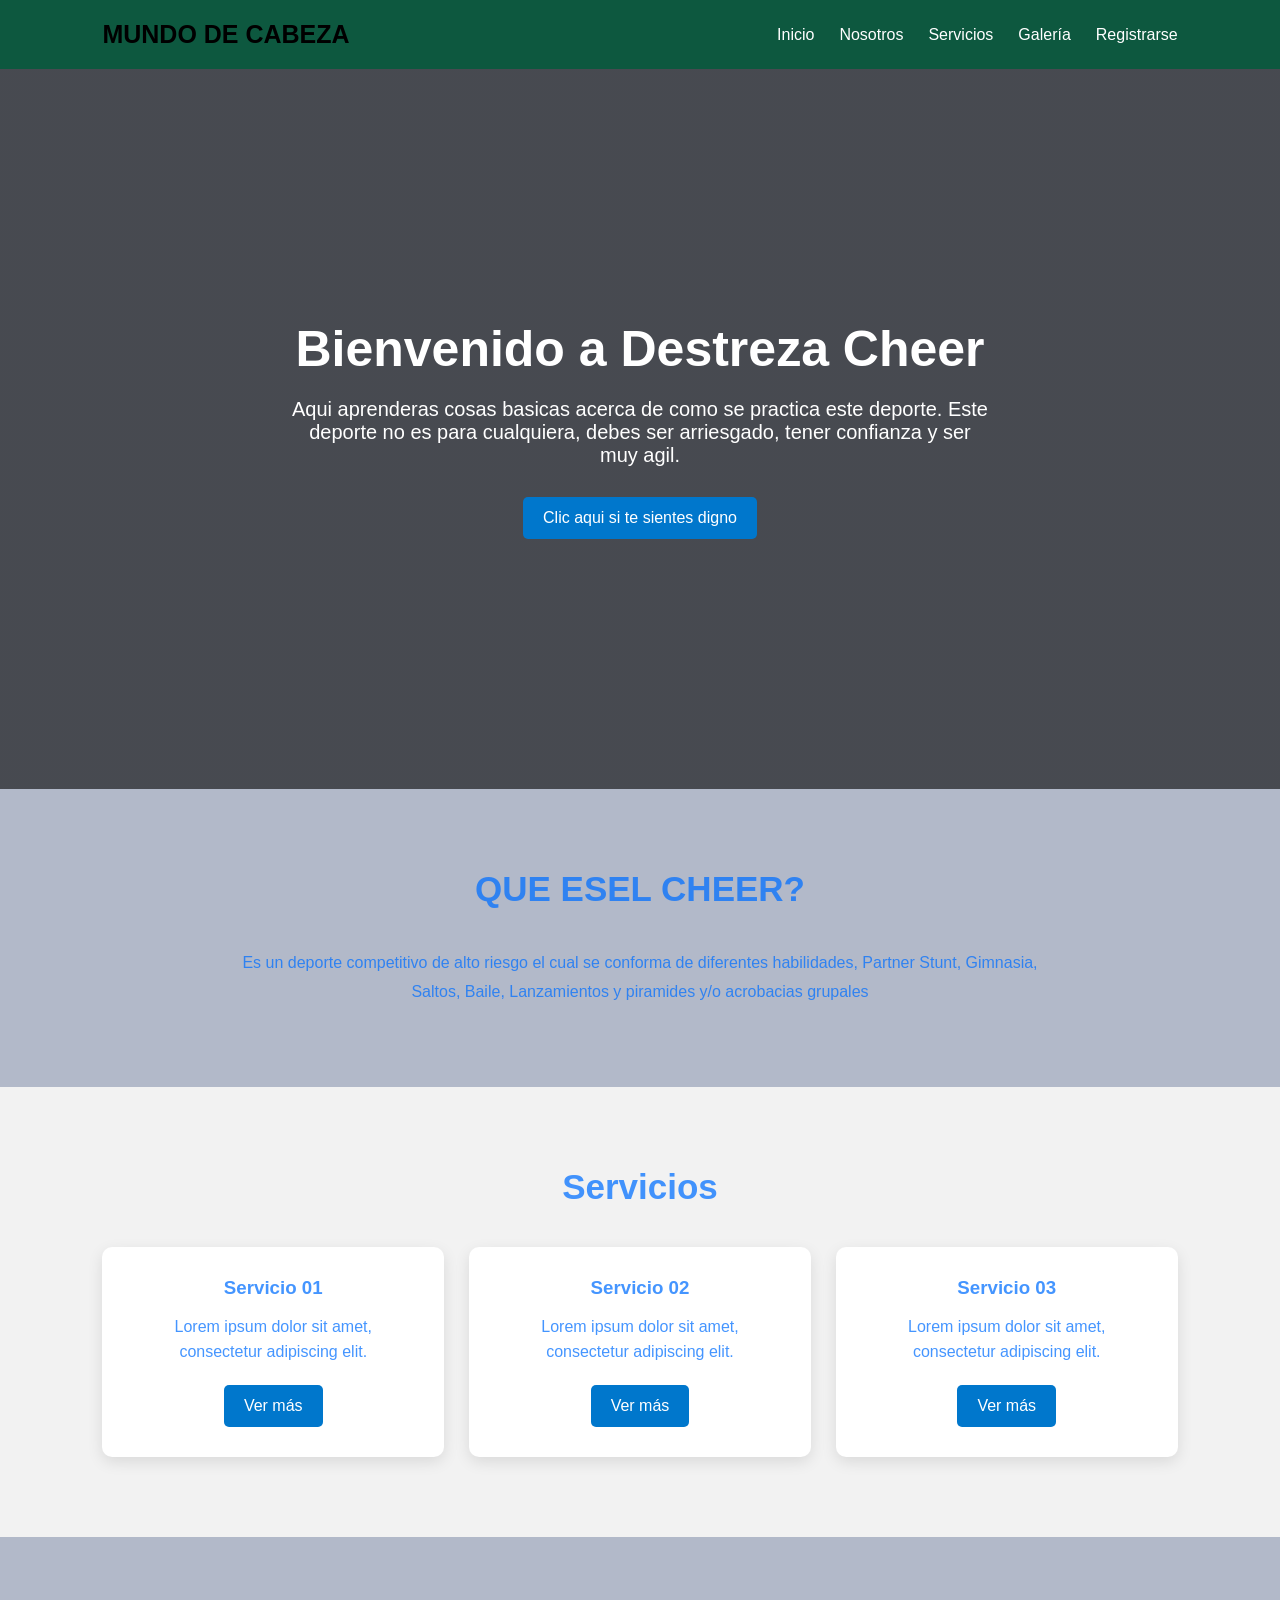
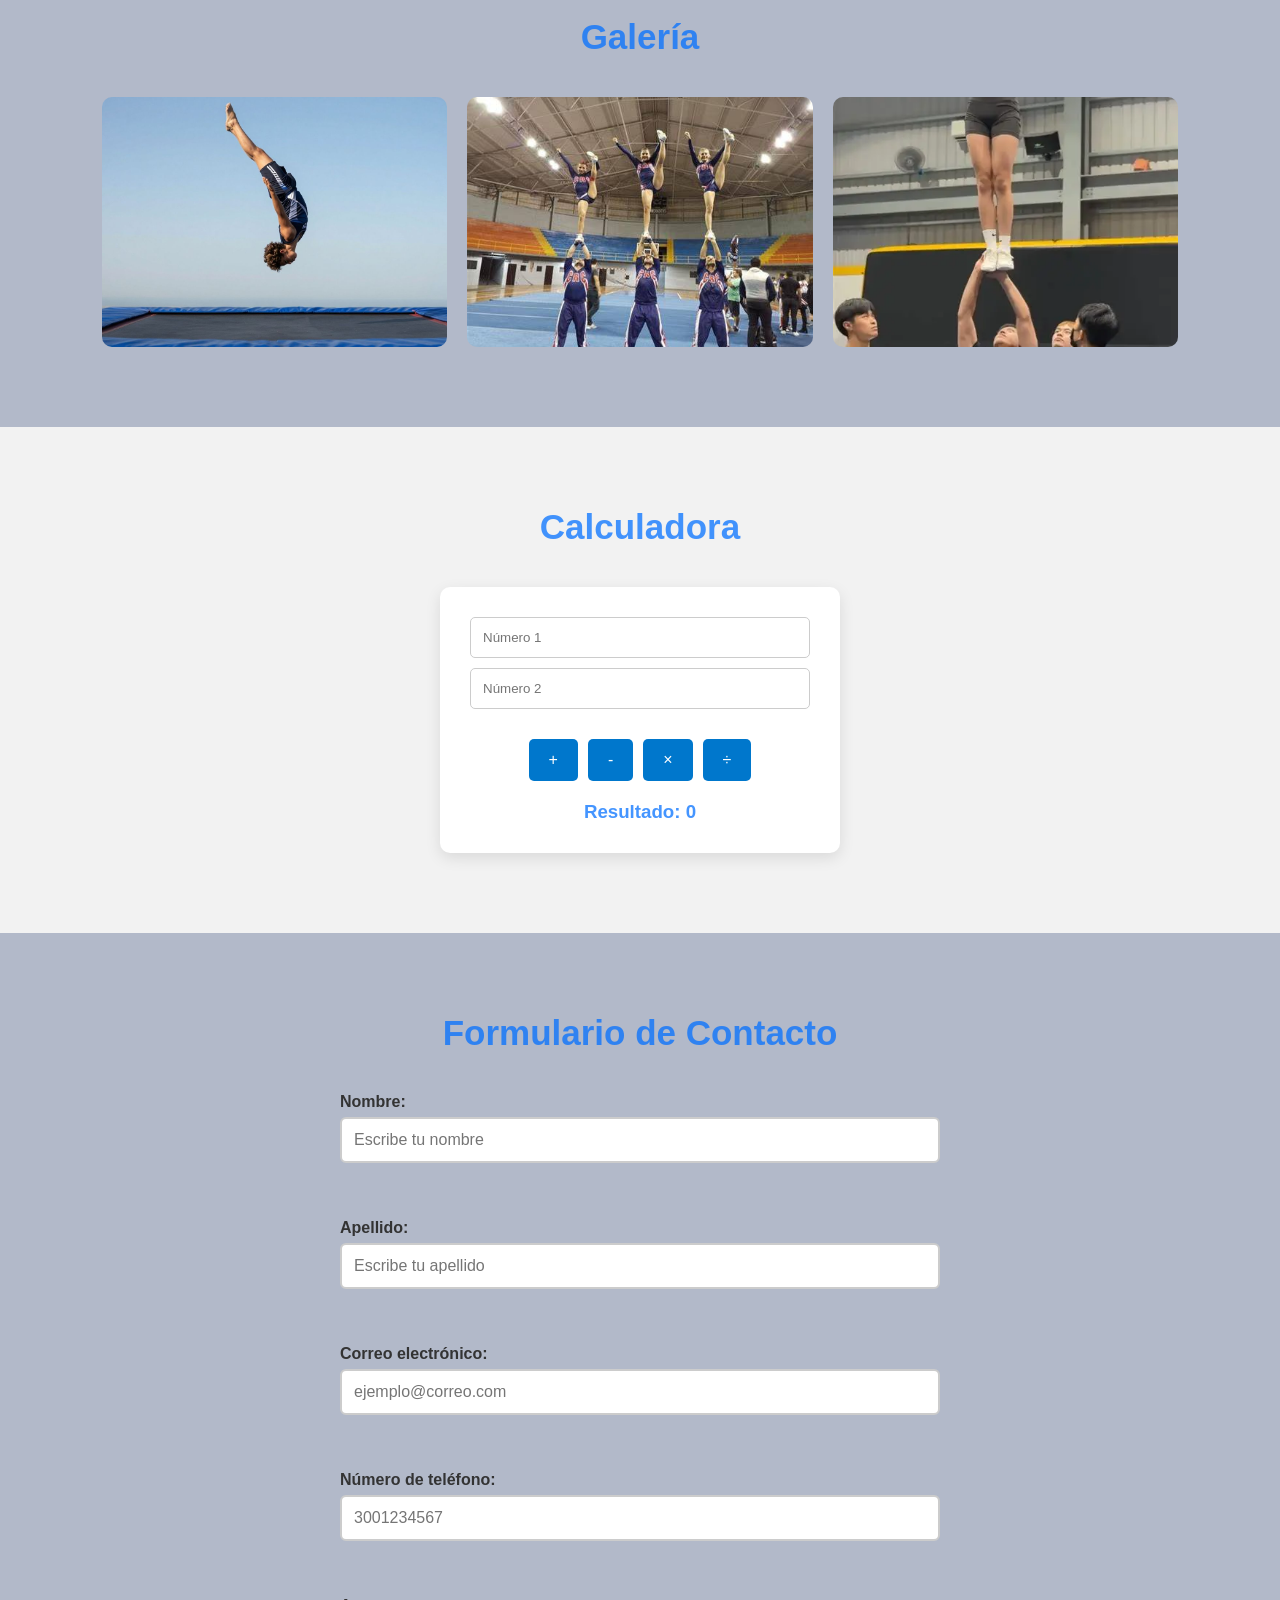
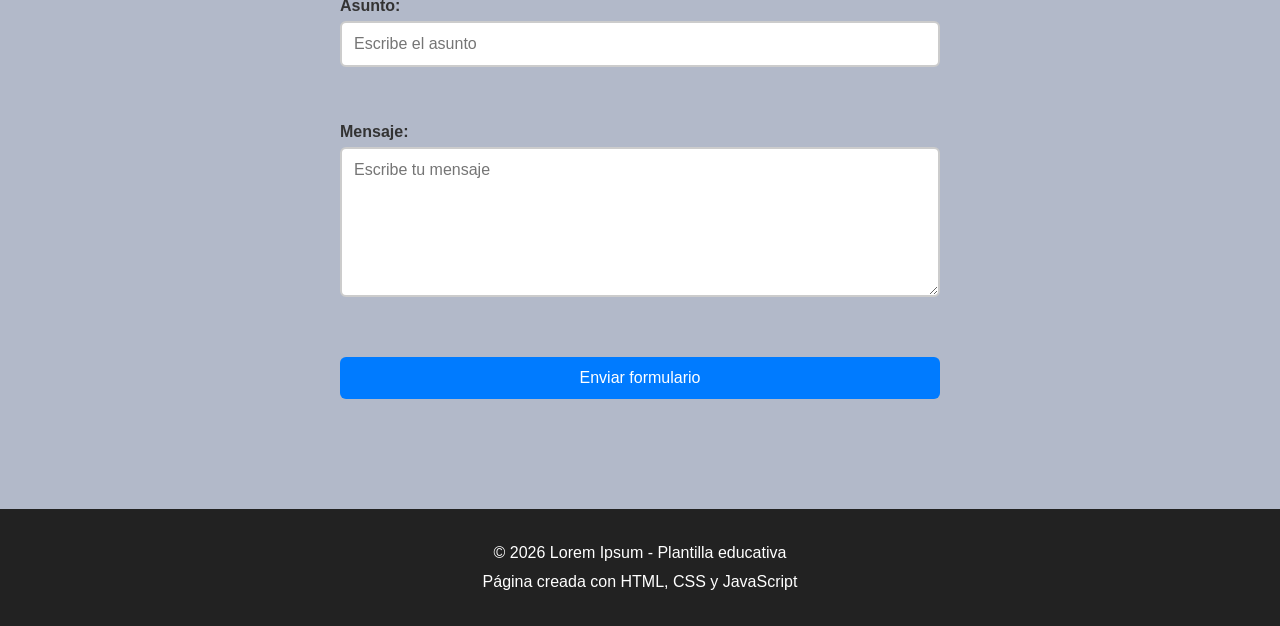
==== index.html @ 4ea21dd5 "Add files via upload" ====
<!DOCTYPE html>
<html lang="es">
<head>
    <meta charset="UTF-8">
    <meta name="viewport" content="width=device-width, initial-scale=1.0">

    <title>DESTREZA CHEER</title>

    <!-- Conexión con CSS -->
    <link rel="stylesheet" href="styles.css">
</head>

<body>

    <!-- =========================
         ENCABEZADO
    ========================== -->
    <header>

        <div class="logo">
            MUNDO DE CABEZA
        </div>

        <nav>
            <a href="#inicio">Inicio</a>
            <a href="#nosotros">Nosotros</a>
            <a href="#servicios">Servicios</a>
            <a href="#galeria">Galería</a>
           <a href="FORMULARIO.html">Registrarse</a>
        </nav>

    </header>


    <!-- =========================
         SECCIÓN PRINCIPAL
    ========================== -->
    <section id="inicio" class="hero">

        <div class="hero-text">

            <h1>Bienvenido a Destreza Cheer</h1>

            <p>
                Aqui aprenderas cosas basicas acerca de como se practica este deporte.

                Este deporte no es para cualquiera, debes ser arriesgado, tener confianza y ser muy agil.
            </p>

            <button onclick="mostrarMensaje()">
                Clic aqui si te sientes digno
            </button>

        </div>

    </section>


    <!-- =========================
         NOSOTROS
    ========================== -->
    <section id="nosotros" class="section">

        <h2>QUE ESEL CHEER?</h2>

        <p class="texto-centro">
            Es un deporte competitivo de alto riesgo el cual se conforma de diferentes habilidades, Partner Stunt, Gimnasia, Saltos, Baile, Lanzamientos y piramides y/o acrobacias grupales
        </p>

    </section>


    <!-- =========================
         SERVICIOS
    ========================== -->
    <section id="servicios" class="section fondo">

        <h2>Servicios</h2>

        <div class="cards">

            <div class="card">
                <h3>Servicio 01</h3>
                <p>
                    Lorem ipsum dolor sit amet, consectetur adipiscing elit.
                </p>

                <button onclick="mostrarServicio('Servicio 01')">
                    Ver más
                </button>
            </div>


            <div class="card">
                <h3>Servicio 02</h3>
                <p>
                    Lorem ipsum dolor sit amet, consectetur adipiscing elit.
                </p>

                <button onclick="mostrarServicio('Servicio 02')">
                    Ver más
                </button>
            </div>


            <div class="card">
                <h3>Servicio 03</h3>
                <p>
                    Lorem ipsum dolor sit amet, consectetur adipiscing elit.
                </p>

                <button onclick="mostrarServicio('Servicio 03')">
                    Ver más
                </button>
            </div>

        </div>

    </section>


    <!-- =========================
         GALERÍA
    ========================== -->
    <section id="galeria" class="section">

        <h2>Galería</h2>

        <div class="galeria">

            <img
                src="BACKFLIP.jpeg"
                alt="Imagen 1"
                onclick="ampliarImagen(this)"
            >

            <img
                src="LIBERTY.jfif"
                alt="Imagen 2"
                onclick="ampliarImagen(this)"
            >

            <img
                src="COPA.webp"
                alt="Imagen 3"
                onclick="ampliarImagen(this)"
            >

        </div>

    </section>


    <!-- =========================
         CALCULADORA
    ========================== -->
    <section class="section fondo">

        <h2>Calculadora</h2>

        <div class="calculadora">

            <input
                type="number"
                id="numero1"
                placeholder="Número 1"
            >

            <input
                type="number"
                id="numero2"
                placeholder="Número 2"
            >

            <div class="botones-calculadora">

                <button onclick="sumar()">
                    +
                </button>

                <button onclick="restar()">
                    -
                </button>

                <button onclick="multiplicar()">
                    ×
                </button>

                <button onclick="dividir()">
                    ÷
                </button>

            </div>

            <h3 id="resultado">
                Resultado: 0
            </h3>

        </div>

    </section>


    <!-- =========================
         CONTACTO
    ========================== -->
    <section id="contacto" class="section">

    <h2>Formulario de Contacto</h2>

    <form id="formularioContacto" novalidate>

        <!-- NOMBRE -->
        <div class="campo">
            <label for="nombre">Nombre:</label>

            <input
                type="text"
                id="nombre"
                name="nombre"
                minlength="3"
                maxlength="30"
                required
                placeholder="Escribe tu nombre"
            >

            <small class="mensaje-error" id="errorNombre"></small>
        </div>


        <!-- APELLIDO -->
        <div class="campo">
            <label for="apellido">Apellido:</label>

            <input
                type="text"
                id="apellido"
                name="apellido"
                minlength="3"
                maxlength="30"
                required
                placeholder="Escribe tu apellido"
            >

            <small class="mensaje-error" id="errorApellido"></small>
        </div>


        <!-- EMAIL -->
        <div class="campo">
            <label for="email">Correo electrónico:</label>

            <input
                type="email"
                id="email"
                name="email"
                maxlength="100"
                required
                placeholder="ejemplo@correo.com"
            >

            <small class="mensaje-error" id="errorEmail"></small>
        </div>


        <!-- TELEFONO -->
        <div class="campo">
            <label for="telefono">Número de teléfono:</label>

            <input
                type="tel"
                id="telefono"
                name="telefono"
                minlength="7"
                maxlength="10"
                required
                placeholder="3001234567"
            >

            <small class="mensaje-error" id="errorTelefono"></small>
        </div>


        <!-- ASUNTO -->
        <div class="campo">
            <label for="asunto">Asunto:</label>

            <input
                type="text"
                id="asunto"
                name="asunto"
                minlength="5"
                maxlength="80"
                required
                placeholder="Escribe el asunto"
            >

            <small class="mensaje-error" id="errorAsunto"></small>
        </div>


        <!-- MENSAJE -->
        <div class="campo">
            <label for="mensaje">Mensaje:</label>

            <textarea
                id="mensaje"
                name="mensaje"
                minlength="10"
                maxlength="500"
                required
                placeholder="Escribe tu mensaje"
            ></textarea>

            <small class="mensaje-error" id="errorMensaje"></small>
        </div>


        <!-- BOTON -->
        <button type="submit">
            Enviar formulario
        </button>

        <!-- MENSAJE FINAL -->
        <p id="mensajeExito"></p>

    </form>

</section>


    <!-- =========================
         PIE DE PÁGINA
    ========================== -->
    <footer>

        <p>
            © 2026 Lorem Ipsum - Plantilla educativa
        </p>

        <p>
            Página creada con HTML, CSS y JavaScript
        </p>

    </footer>


    <!-- Conexión con JavaScript -->
    <script src="script.js"></script>

</body>
</html>
---- styles.css ----
/* =========================
   CONFIGURACIÓN GENERAL
========================= */

* {
    margin: 0;
    padding: 0;
    box-sizing: border-box;
}

html {
    scroll-behavior: smooth;
}

body {
    font-family: Arial, sans-serif;
    background-color: #011a4e4d;
    color: #006effbb;
}


/* =========================
   ENCABEZADO
========================= */

header {
    background-color: #0d583f;
    color: rgb(0, 0, 0);

    display: flex;
    justify-content: space-between;
    align-items: center;

    padding: 20px 8%;

    position: sticky;
    top: 0;

    z-index: 1000;
}

.logo {
    font-size: 25px;
    font-weight: bold;
}

nav {
    display: flex;
    gap: 25px;
}

nav a {
    color: white;
    text-decoration: none;
}

nav a:hover {
    color: #00aaff;
}


/* =========================
   HERO
========================= */

.hero {
    min-height: 80vh;

    display: flex;
    justify-content: center;
    align-items: center;

    text-align: center;

    padding: 40px;

    background-image:
        linear-gradient(
            rgba(0, 0, 0, 0.6),
            rgba(0, 0, 0, 0.6)
        ),
        url("https://www.shutterstock.com/image-vector/cheer-black-colour-design-logo-260nw-2386539701.jpg");

    background-size: cover;
    background-position: center;

    color: white;
}

.hero-text {
    max-width: 700px;
}

.hero h1 {
    font-size: 50px;
    margin-bottom: 20px;
}

.hero p {
    font-size: 20px;
    margin-bottom: 30px;
}


/* =========================
   SECCIONES
========================= */

.section {
    padding: 80px 8%;
}

.section h2 {
    text-align: center;
    font-size: 35px;
    margin-bottom: 40px;
}

.fondo {
    background-color: #f2f2f2;
}

.texto-centro {
    max-width: 800px;
    margin: auto;
    text-align: center;
    line-height: 1.8;
}


/* =========================
   BOTONES
========================= */

button {
    background-color: #0077cc;
    color: white;

    border: none;

    padding: 12px 20px;

    border-radius: 5px;

    cursor: pointer;

    font-size: 16px;
}

button:hover {
    background-color: #005fa3;
}


/* =========================
   TARJETAS
========================= */

.cards {
    display: grid;

    grid-template-columns:
        repeat(3, 1fr);

    gap: 25px;
}

.card {
    background-color: white;

    padding: 30px;

    text-align: center;

    border-radius: 10px;

    box-shadow:
        0 5px 15px rgba(0, 0, 0, 0.1);
}

.card h3 {
    margin-bottom: 15px;
}

.card p {
    margin-bottom: 20px;
    line-height: 1.6;
}


/* =========================
   GALERÍA
========================= */

.galeria {
    display: grid;

    grid-template-columns:
        repeat(3, 1fr);

    gap: 20px;
}

.galeria img {
    width: 100%;

    height: 250px;

    object-fit: cover;

    border-radius: 10px;

    cursor: pointer;

    transition: transform 0.3s;
}

.galeria img:hover {
    transform: scale(1.03);
}


/* =========================
   CALCULADORA
========================= */

.calculadora {
    max-width: 400px;

    margin: auto;

    text-align: center;

    background-color: white;

    padding: 30px;

    border-radius: 10px;

    box-shadow:
        0 5px 15px rgba(0, 0, 0, 0.1);
}

.calculadora input {
    width: 100%;

    padding: 12px;

    margin-bottom: 10px;

    border: 1px solid #ccc;

    border-radius: 5px;
}

.botones-calculadora {
    display: flex;

    justify-content: center;

    gap: 10px;

    margin: 20px 0;
}


/* =========================
   FORMULARIO
========================= */

form {
    max-width: 600px;

    margin: auto;

    display: flex;

    flex-direction: column;

    gap: 15px;
}

form input,
form textarea {
    padding: 15px;

    border: 1px solid #ccc;

    border-radius: 5px;

    font-family: Arial;
}

form textarea {
    height: 150px;

    resize: vertical;
}


/* =========================
   PIE DE PÁGINA
========================= */

footer {
    background-color: #222222;

    color: white;

    text-align: center;

    padding: 30px;

    line-height: 1.8;
}


/* =========================
   RESPONSIVE
========================= */

@media (max-width: 768px) {

    header {
        flex-direction: column;

        gap: 20px;
    }

    nav {
        flex-wrap: wrap;

        justify-content: center;
    }

    .hero h1 {
        font-size: 35px;
    }

    .cards {
        grid-template-columns: 1fr;
    }

    .galeria {
        grid-template-columns: 1fr;
    }

}
/* ================================
   NUEVO FORMULARIO DE CONTACTO
================================ */

.formulario-seccion {
    max-width: 700px;
    margin: 40px auto;
    padding: 25px;
    border-radius: 10px;
}

.campo {
    margin-bottom: 18px;
}

.campo label {
    display: block;
    margin-bottom: 6px;
    font-weight: bold;
    color: #333;
}

.campo input,
.campo textarea {
    width: 100%;
    padding: 12px;
    border: 2px solid #ccc;
    border-radius: 6px;
    box-sizing: border-box;
    font-size: 16px;
}

.campo textarea {
    min-height: 130px;
    resize: vertical;
}

.campo input:focus,
.campo textarea:focus {
    outline: none;
    border-color: #007bff;
}

.campo input.error,
.campo textarea.error {
    border-color: #dc3545;
    background-color: #fff5f5;
}

.campo input.correcto,
.campo textarea.correcto {
    border-color: #198754;
    background-color: #f5fff8;
}

.mensaje-error {
    display: block;
    margin-top: 5px;
    color: #dc3545;
    font-size: 14px;
    min-height: 18px;
}

#contacto button[type="submit"] {
    width: 100%;
    padding: 12px;
    border: none;
    border-radius: 6px;
    background-color: #007bff;
    color: white;
    font-size: 16px;
    cursor: pointer;
}

#contacto button[type="submit"]:hover {
    background-color: #0056b3;
}

#mensajeExito {
    color: #198754;
    font-weight: bold;
    text-align: center;
    margin-top: 15px;
}
/* ================================
   FORMULARIO
================================ */

.formulario-seccion {
    max-width: 700px;
    margin: 40px auto;
    padding: 25px;
    border-radius: 10px;
}

.formulario-seccion h2 {
    text-align: center;
    margin-bottom: 25px;
}


/* CAMPOS */

.campo {
    margin-bottom: 18px;
}


/* ETIQUETAS */

.campo label {
    display: block;
    margin-bottom: 6px;
    font-weight: bold;
}


/* INPUTS Y TEXTAREA */

.campo input,
.campo textarea {
    width: 100%;
    padding: 12px;
    border: 2px solid #ccc;
    border-radius: 6px;
    box-sizing: border-box;
    font-size: 16px;
}


/* TEXTAREA */

.campo textarea {
    min-height: 130px;
    resize: vertical;
}


/* CUANDO EL USUARIO SELECCIONA EL CAMPO */

.campo input:focus,
.campo textarea:focus {
    outline: none;
    border-color: #007bff;
}


/* CAMPO CON ERROR */

.campo input.error,
.campo textarea.error {
    border-color: #dc3545;
    background-color: #fff5f5;
}


/* CAMPO CORRECTO */

.campo input.correcto,
.campo textarea.correcto {
    border-color: #198754;
    background-color: #f5fff8;
}


/* MENSAJE DE ERROR */

.mensaje-error {
    display: block;
    margin-top: 5px;
    color: #dc3545;
    font-size: 14px;
    min-height: 18px;
}


/* BOTON */

.formulario-seccion button {
    width: 100%;
    padding: 12px;
    border: none;
    border-radius: 6px;
    background-color: #007bff;
    color: white;
    font-size: 16px;
    cursor: pointer;
}


/* BOTON HOVER */

.formulario-seccion button:hover {
    background-color: #0056b3;
}


/* MENSAJE DE EXITO */

#mensajeExito {
    color: #198754;
    font-weight: bold;
    text-align: center;
    margin-top: 15px;
}
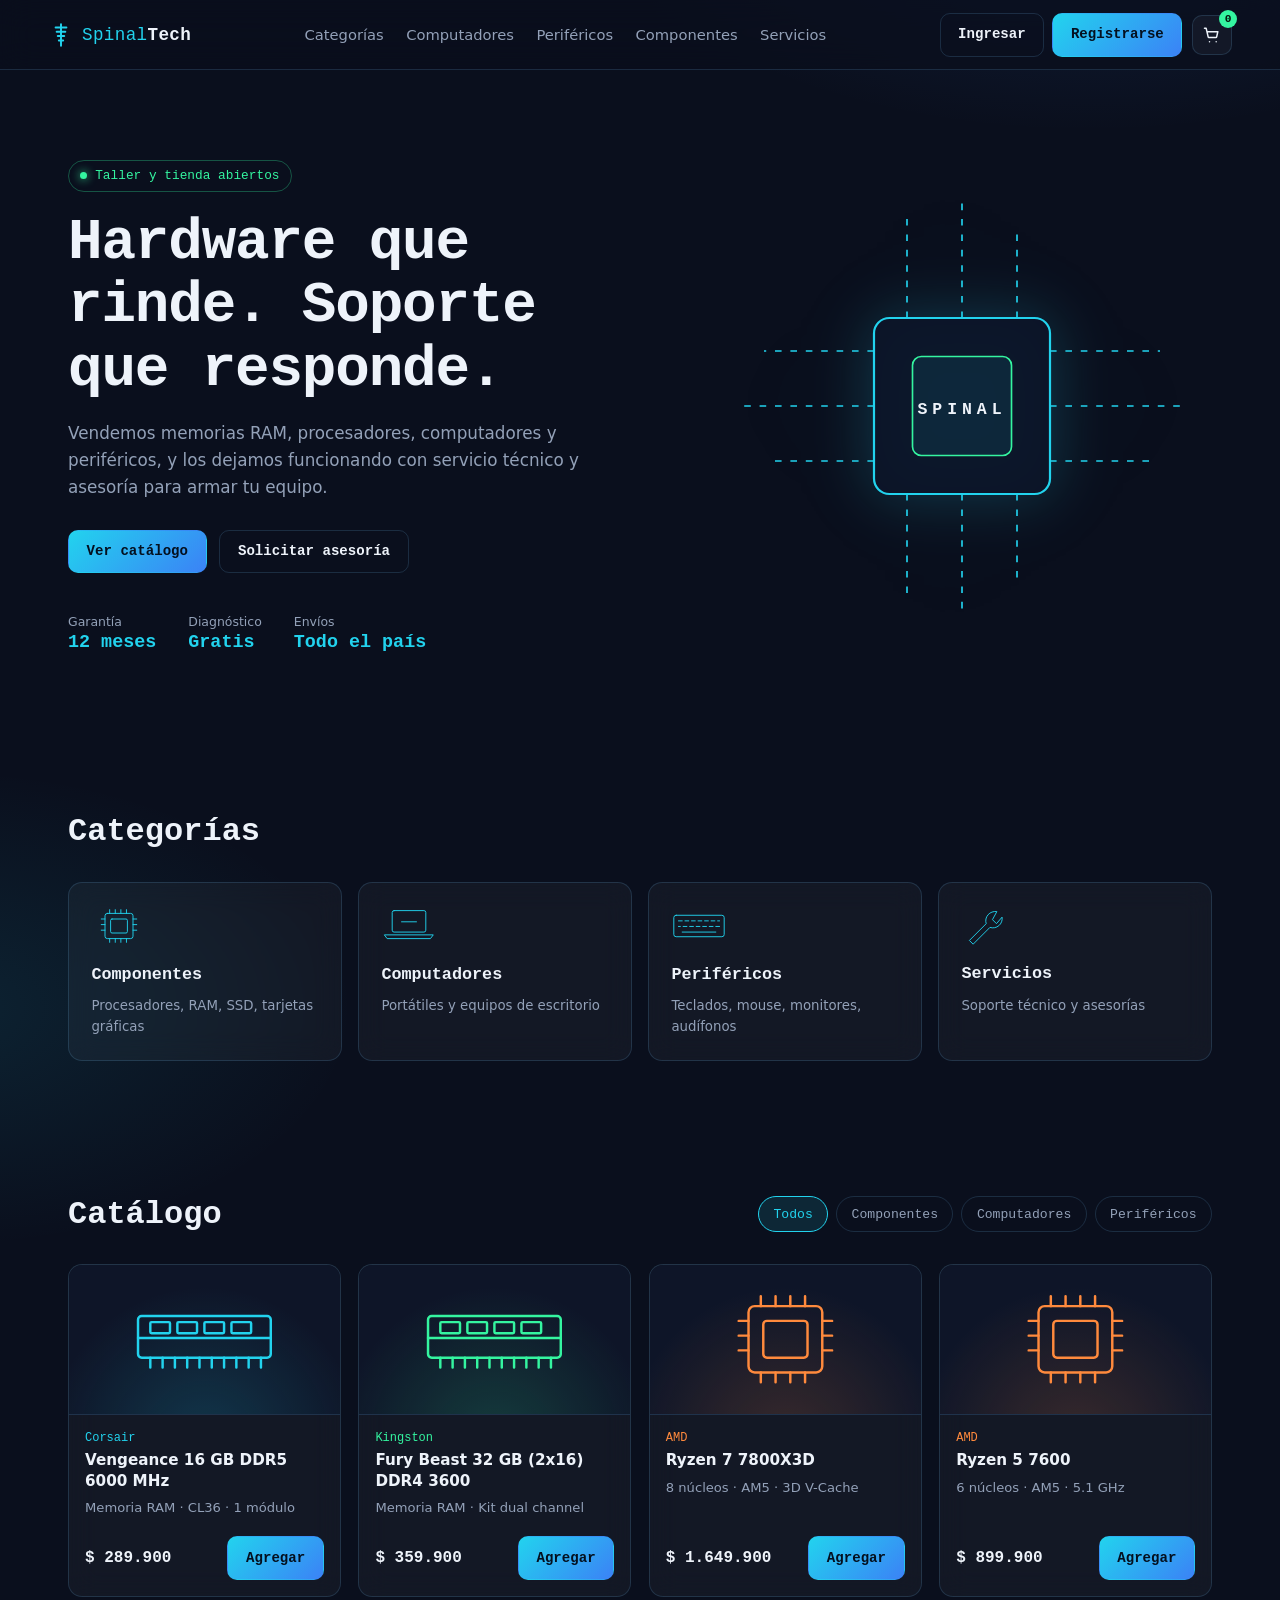
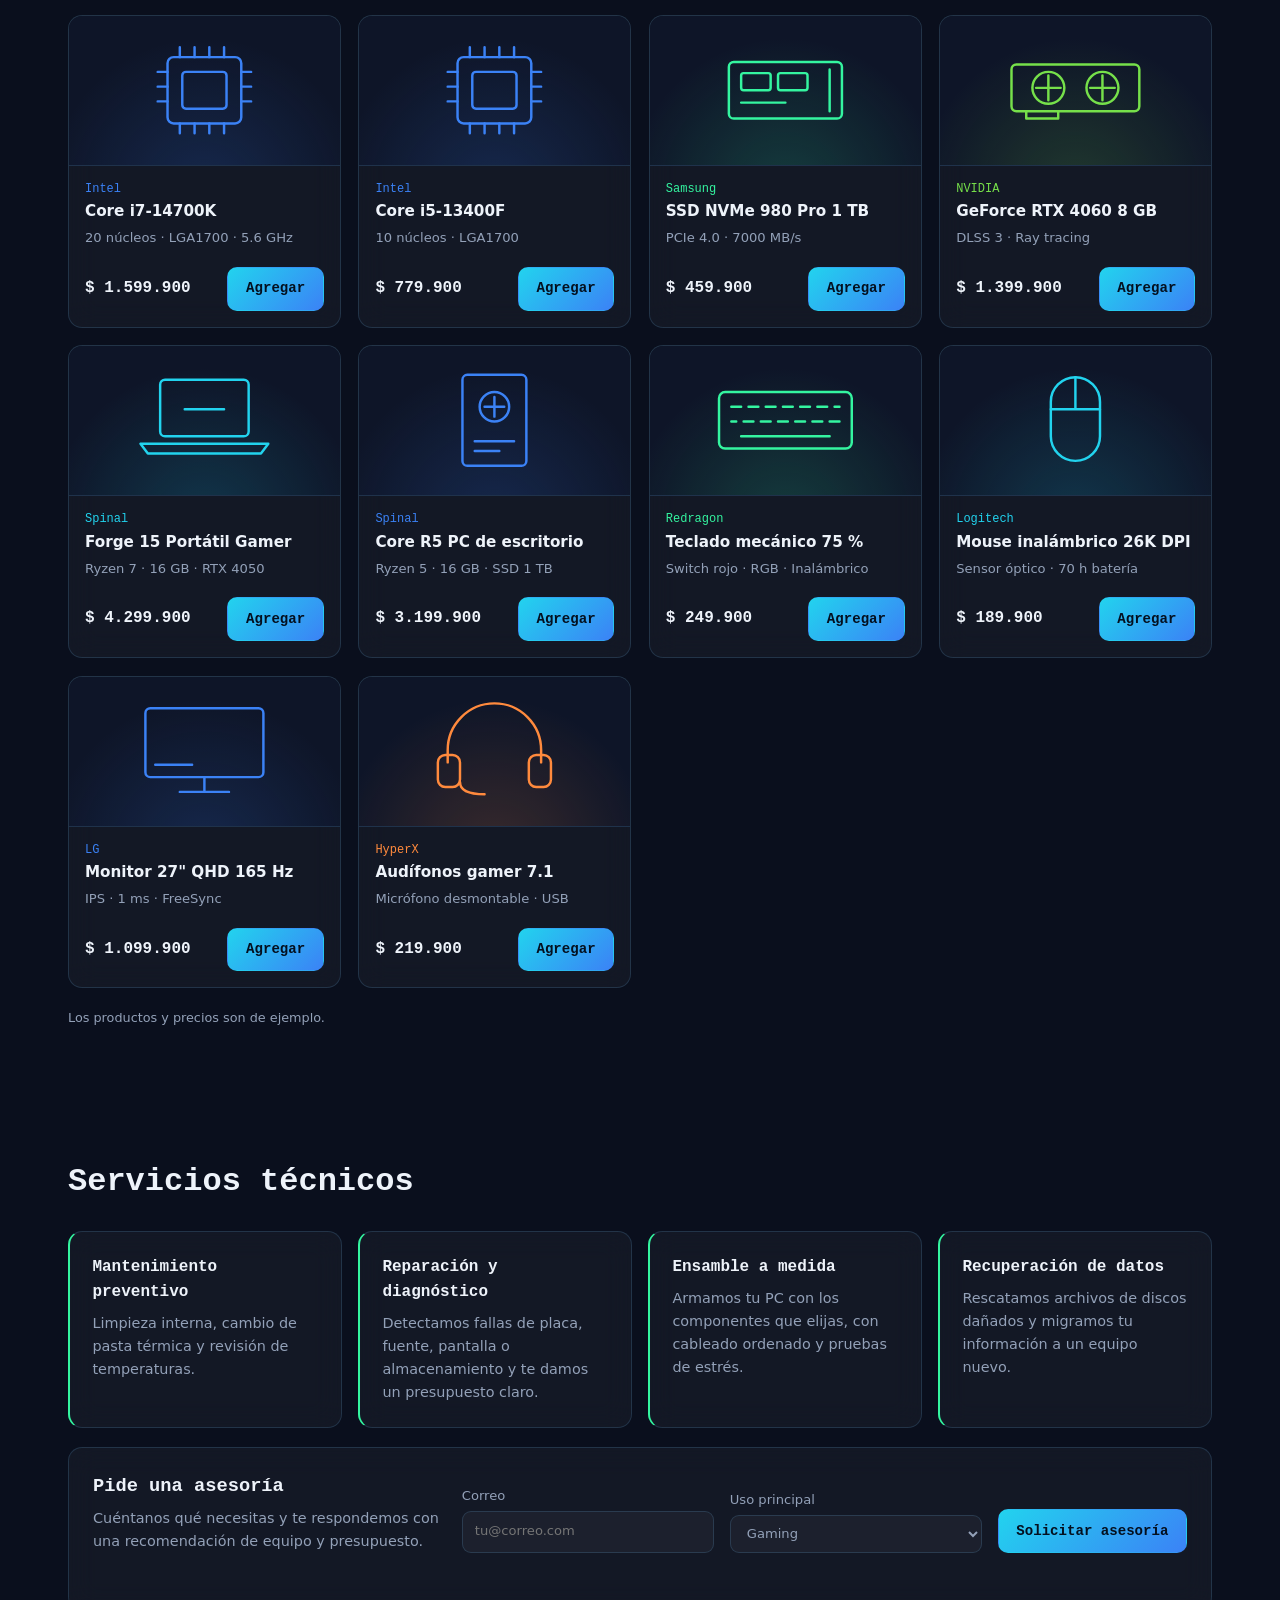
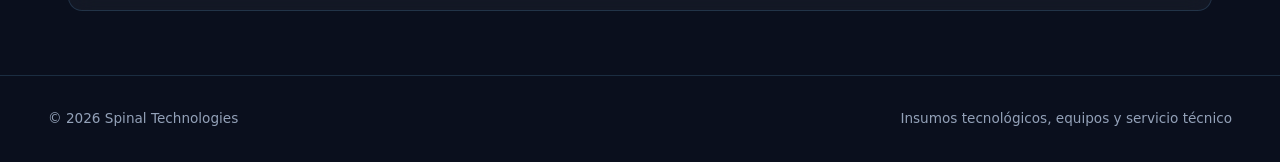
==== commit e8302141: "Add files via upload" ====
--- a/index.html
+++ b/index.html
@@ -1,352 +1,146 @@
-<!DOCTYPE html>
-<html lang="es">
-<head>
-    <meta charset="UTF-8">
-    <meta name="viewport" content="width=device-width, initial-scale=1.0">
-
-    <title>DESTREZA CHEER</title>
-
-    <!-- Conexión con CSS -->
-    <link rel="stylesheet" href="styles.css">
-</head>
-
-<body>
-
-    <!-- =========================
-         ENCABEZADO
-    ========================== -->
-    <header>
-
-        <div class="logo">
-            MUNDO DE CABEZA
-        </div>
-
-        <nav>
-            <a href="#inicio">Inicio</a>
-            <a href="#nosotros">Nosotros</a>
-            <a href="#servicios">Servicios</a>
-            <a href="#galeria">Galería</a>
-           <a href="FORMULARIO.html">Registrarse</a>
-        </nav>
-
-    </header>
-
-
-    <!-- =========================
-         SECCIÓN PRINCIPAL
-    ========================== -->
-    <section id="inicio" class="hero">
-
-        <div class="hero-text">
-
-            <h1>Bienvenido a Destreza Cheer</h1>
-
-            <p>
-                Aqui aprenderas cosas basicas acerca de como se practica este deporte.
-
-                Este deporte no es para cualquiera, debes ser arriesgado, tener confianza y ser muy agil.
-            </p>
-
-            <button onclick="mostrarMensaje()">
-                Clic aqui si te sientes digno
-            </button>
-
-        </div>
-
-    </section>
-
-
-    <!-- =========================
-         NOSOTROS
-    ========================== -->
-    <section id="nosotros" class="section">
-
-        <h2>QUE ESEL CHEER?</h2>
-
-        <p class="texto-centro">
-            Es un deporte competitivo de alto riesgo el cual se conforma de diferentes habilidades, Partner Stunt, Gimnasia, Saltos, Baile, Lanzamientos y piramides y/o acrobacias grupales
-        </p>
-
-    </section>
-
-
-    <!-- =========================
-         SERVICIOS
-    ========================== -->
-    <section id="servicios" class="section fondo">
-
-        <h2>Servicios</h2>
-
-        <div class="cards">
-
-            <div class="card">
-                <h3>Servicio 01</h3>
-                <p>
-                    Lorem ipsum dolor sit amet, consectetur adipiscing elit.
-                </p>
-
-                <button onclick="mostrarServicio('Servicio 01')">
-                    Ver más
-                </button>
-            </div>
-
-
-            <div class="card">
-                <h3>Servicio 02</h3>
-                <p>
-                    Lorem ipsum dolor sit amet, consectetur adipiscing elit.
-                </p>
-
-                <button onclick="mostrarServicio('Servicio 02')">
-                    Ver más
-                </button>
-            </div>
-
-
-            <div class="card">
-                <h3>Servicio 03</h3>
-                <p>
-                    Lorem ipsum dolor sit amet, consectetur adipiscing elit.
-                </p>
-
-                <button onclick="mostrarServicio('Servicio 03')">
-                    Ver más
-                </button>
-            </div>
-
-        </div>
-
-    </section>
-
-
-    <!-- =========================
-         GALERÍA
-    ========================== -->
-    <section id="galeria" class="section">
-
-        <h2>Galería</h2>
-
-        <div class="galeria">
-
-            <img
-                src="BACKFLIP.jpeg"
-                alt="Imagen 1"
-                onclick="ampliarImagen(this)"
-            >
-
-            <img
-                src="LIBERTY.jfif"
-                alt="Imagen 2"
-                onclick="ampliarImagen(this)"
-            >
-
-            <img
-                src="COPA.webp"
-                alt="Imagen 3"
-                onclick="ampliarImagen(this)"
-            >
-
-        </div>
-
-    </section>
-
-
-    <!-- =========================
-         CALCULADORA
-    ========================== -->
-    <section class="section fondo">
-
-        <h2>Calculadora</h2>
-
-        <div class="calculadora">
-
-            <input
-                type="number"
-                id="numero1"
-                placeholder="Número 1"
-            >
-
-            <input
-                type="number"
-                id="numero2"
-                placeholder="Número 2"
-            >
-
-            <div class="botones-calculadora">
-
-                <button onclick="sumar()">
-                    +
-                </button>
-
-                <button onclick="restar()">
-                    -
-                </button>
-
-                <button onclick="multiplicar()">
-                    ×
-                </button>
-
-                <button onclick="dividir()">
-                    ÷
-                </button>
-
-            </div>
-
-            <h3 id="resultado">
-                Resultado: 0
-            </h3>
-
-        </div>
-
-    </section>
-
-
-    <!-- =========================
-         CONTACTO
-    ========================== -->
-    <section id="contacto" class="section">
-
-    <h2>Formulario de Contacto</h2>
-
-    <form id="formularioContacto" novalidate>
-
-        <!-- NOMBRE -->
-        <div class="campo">
-            <label for="nombre">Nombre:</label>
-
-            <input
-                type="text"
-                id="nombre"
-                name="nombre"
-                minlength="3"
-                maxlength="30"
-                required
-                placeholder="Escribe tu nombre"
-            >
-
-            <small class="mensaje-error" id="errorNombre"></small>
-        </div>
-
-
-        <!-- APELLIDO -->
-        <div class="campo">
-            <label for="apellido">Apellido:</label>
-
-            <input
-                type="text"
-                id="apellido"
-                name="apellido"
-                minlength="3"
-                maxlength="30"
-                required
-                placeholder="Escribe tu apellido"
-            >
-
-            <small class="mensaje-error" id="errorApellido"></small>
-        </div>
-
-
-        <!-- EMAIL -->
-        <div class="campo">
-            <label for="email">Correo electrónico:</label>
-
-            <input
-                type="email"
-                id="email"
-                name="email"
-                maxlength="100"
-                required
-                placeholder="ejemplo@correo.com"
-            >
-
-            <small class="mensaje-error" id="errorEmail"></small>
-        </div>
-
-
-        <!-- TELEFONO -->
-        <div class="campo">
-            <label for="telefono">Número de teléfono:</label>
-
-            <input
-                type="tel"
-                id="telefono"
-                name="telefono"
-                minlength="7"
-                maxlength="10"
-                required
-                placeholder="3001234567"
-            >
-
-            <small class="mensaje-error" id="errorTelefono"></small>
-        </div>
-
-
-        <!-- ASUNTO -->
-        <div class="campo">
-            <label for="asunto">Asunto:</label>
-
-            <input
-                type="text"
-                id="asunto"
-                name="asunto"
-                minlength="5"
-                maxlength="80"
-                required
-                placeholder="Escribe el asunto"
-            >
-
-            <small class="mensaje-error" id="errorAsunto"></small>
-        </div>
-
-
-        <!-- MENSAJE -->
-        <div class="campo">
-            <label for="mensaje">Mensaje:</label>
-
-            <textarea
-                id="mensaje"
-                name="mensaje"
-                minlength="10"
-                maxlength="500"
-                required
-                placeholder="Escribe tu mensaje"
-            ></textarea>
-
-            <small class="mensaje-error" id="errorMensaje"></small>
-        </div>
-
-
-        <!-- BOTON -->
-        <button type="submit">
-            Enviar formulario
-        </button>
-
-        <!-- MENSAJE FINAL -->
-        <p id="mensajeExito"></p>
-
-    </form>
-
-</section>
-
-
-    <!-- =========================
-         PIE DE PÁGINA
-    ========================== -->
-    <footer>
-
-        <p>
-            © 2026 Lorem Ipsum - Plantilla educativa
-        </p>
-
-        <p>
-            Página creada con HTML, CSS y JavaScript
-        </p>
-
-    </footer>
-
-
-    <!-- Conexión con JavaScript -->
-    <script src="script.js"></script>
-
-</body>
-</html>+<!DOCTYPE html>
+<html lang="es">
+<head>
+  <meta charset="UTF-8">
+  <meta name="viewport" content="width=device-width, initial-scale=1">
+  <meta name="description" content="Spinal Technologies: componentes, computadores, periféricos y servicio técnico especializado.">
+  <title>Spinal Technologies | Hardware y soporte técnico</title>
+  <link rel="stylesheet" href="styles.css">
+</head>
+<body>
+  <header class="site-header">
+    <a class="brand" href="#inicio" aria-label="Spinal Technologies, inicio">
+      <svg viewBox="0 0 24 24" width="26" height="26" aria-hidden="true"><path d="M12 2v20M7 5h10M8 9h8M9 13h6M10 17h4" fill="none" stroke="currentColor" stroke-width="1.8" stroke-linecap="round"/></svg>
+      <span>Spinal<b>Tech</b></span>
+    </a>
+    <nav id="nav" class="nav" aria-label="Principal">
+      <a href="#categorias">Categorías</a>
+      <a href="#catalogo" data-filter="computadores">Computadores</a>
+      <a href="#catalogo" data-filter="perifericos">Periféricos</a>
+      <a href="#catalogo" data-filter="componentes">Componentes</a>
+      <a href="#servicios">Servicios</a>
+    </nav>
+    <div class="actions">
+      <div id="auth" class="auth">
+        <button class="btn ghost" data-auth="login">Ingresar</button>
+        <button class="btn primary" data-auth="register">Registrarse</button>
+      </div>
+      <button class="icon-btn" id="cartBtn" aria-label="Abrir carrito">
+        <svg viewBox="0 0 24 24" width="20" height="20" aria-hidden="true"><path d="M3 4h2l2.4 10.2a1 1 0 0 0 1 .8h8.2a1 1 0 0 0 1-.8L19 8H6.2M9 20h.01M17 20h.01" fill="none" stroke="currentColor" stroke-width="1.8" stroke-linecap="round" stroke-linejoin="round"/></svg>
+        <span id="cartCount" class="badge">0</span>
+      </button>
+      <button class="icon-btn menu-toggle" id="menuBtn" aria-label="Abrir menú" aria-expanded="false" aria-controls="nav">
+        <svg viewBox="0 0 24 24" width="22" height="22" aria-hidden="true"><path d="M4 7h16M4 12h16M4 17h16" stroke="currentColor" stroke-width="1.8" stroke-linecap="round"/></svg>
+      </button>
+    </div>
+  </header>
+
+  <main>
+    <section id="inicio" class="hero">
+      <div class="hero-copy">
+        <p class="status"><i></i> Taller y tienda abiertos</p>
+        <h1>Hardware que rinde. Soporte que responde.</h1>
+        <p class="lead">Vendemos memorias RAM, procesadores, computadores y periféricos, y los dejamos funcionando con servicio técnico y asesoría para armar tu equipo.</p>
+        <div class="cta">
+          <a class="btn primary" href="#catalogo">Ver catálogo</a>
+          <a class="btn ghost" href="#servicios">Solicitar asesoría</a>
+        </div>
+        <dl class="stats">
+          <div><dt>Garantía</dt><dd>12 meses</dd></div>
+          <div><dt>Diagnóstico</dt><dd>Gratis</dd></div>
+          <div><dt>Envíos</dt><dd>Todo el país</dd></div>
+        </dl>
+      </div>
+      <div class="hero-art" aria-hidden="true">
+        <svg viewBox="0 0 400 400" class="chip">
+          <g class="traces" fill="none" stroke="currentColor" stroke-width="1.5">
+            <path d="M150 120V30M200 120V10M250 120V40M150 280v90M200 280v110M250 280v80M120 150H20M120 200H0M120 250H30M280 150h100M280 200h120M280 250h90"/>
+          </g>
+          <rect x="120" y="120" width="160" height="160" rx="14" class="die"/>
+          <rect x="155" y="155" width="90" height="90" rx="8" class="core"/>
+          <text x="200" y="207" text-anchor="middle" class="chip-text">SPINAL</text>
+        </svg>
+      </div>
+    </section>
+
+    <section id="categorias" class="section">
+      <h2>Categorías</h2>
+      <div class="cat-grid">
+        <button class="cat glass" data-filter="componentes"><span class="cat-ico" data-art="cpu"></span><strong>Componentes</strong><small>Procesadores, RAM, SSD, tarjetas gráficas</small></button>
+        <button class="cat glass" data-filter="computadores"><span class="cat-ico" data-art="laptop"></span><strong>Computadores</strong><small>Portátiles y equipos de escritorio</small></button>
+        <button class="cat glass" data-filter="perifericos"><span class="cat-ico" data-art="keyboard"></span><strong>Periféricos</strong><small>Teclados, mouse, monitores, audífonos</small></button>
+        <a class="cat glass" href="#servicios"><span class="cat-ico" data-art="wrench"></span><strong>Servicios</strong><small>Soporte técnico y asesorías</small></a>
+      </div>
+    </section>
+
+    <section id="catalogo" class="section">
+      <div class="section-head">
+        <h2>Catálogo</h2>
+        <div class="chips" role="group" aria-label="Filtrar productos">
+          <button class="chip-btn is-active" data-filter="todos">Todos</button>
+          <button class="chip-btn" data-filter="componentes">Componentes</button>
+          <button class="chip-btn" data-filter="computadores">Computadores</button>
+          <button class="chip-btn" data-filter="perifericos">Periféricos</button>
+        </div>
+      </div>
+      <div id="grid" class="grid" aria-live="polite"></div>
+      <p class="note">Los productos y precios son de ejemplo.</p>
+    </section>
+
+    <section id="servicios" class="section">
+      <h2>Servicios técnicos</h2>
+      <div class="svc-grid">
+        <article class="glass svc"><h3>Mantenimiento preventivo</h3><p>Limpieza interna, cambio de pasta térmica y revisión de temperaturas.</p></article>
+        <article class="glass svc"><h3>Reparación y diagnóstico</h3><p>Detectamos fallas de placa, fuente, pantalla o almacenamiento y te damos un presupuesto claro.</p></article>
+        <article class="glass svc"><h3>Ensamble a medida</h3><p>Armamos tu PC con los componentes que elijas, con cableado ordenado y pruebas de estrés.</p></article>
+        <article class="glass svc"><h3>Recuperación de datos</h3><p>Rescatamos archivos de discos dañados y migramos tu información a un equipo nuevo.</p></article>
+      </div>
+      <form id="advice" class="glass advice" novalidate>
+        <div>
+          <h3>Pide una asesoría</h3>
+          <p>Cuéntanos qué necesitas y te respondemos con una recomendación de equipo y presupuesto.</p>
+        </div>
+        <label>Correo<input type="email" name="email" placeholder="tu@correo.com" required></label>
+        <label>Uso principal
+          <select name="uso"><option>Gaming</option><option>Diseño y edición</option><option>Oficina y estudio</option><option>Programación</option></select>
+        </label>
+        <button class="btn primary" type="submit">Solicitar asesoría</button>
+        <p class="form-msg" role="status"></p>
+      </form>
+    </section>
+  </main>
+
+  <footer class="footer">
+    <span>© <span id="year"></span> Spinal Technologies</span>
+    <span>Insumos tecnológicos, equipos y servicio técnico</span>
+  </footer>
+
+  <aside id="cart" class="cart glass" aria-label="Carrito" hidden>
+    <div class="cart-head"><h3>Tu carrito</h3><button class="icon-btn" id="cartClose" aria-label="Cerrar carrito">✕</button></div>
+    <ul id="cartList" class="cart-list"></ul>
+    <div class="cart-foot"><span>Total</span><strong id="cartTotal">$0</strong></div>
+    <button class="btn primary" id="checkout">Finalizar compra</button>
+  </aside>
+
+  <dialog id="authDialog" class="dialog glass">
+    <form id="authForm" method="dialog" novalidate>
+      <div class="cart-head"><h3 id="authTitle">Crear cuenta</h3><button class="icon-btn" type="button" id="authClose" aria-label="Cerrar">✕</button></div>
+      <label data-only="register">Nombre completo<input name="nombre" autocomplete="name" minlength="2" maxlength="60"><small class="field-err" data-err="nombre"></small></label>
+      <label>Correo<input type="email" name="email" autocomplete="email" placeholder="tu@gmail.com" required><small class="field-err" data-err="email"></small></label>
+      <label>Contraseña<input type="password" name="pass" autocomplete="new-password" required><small class="field-err" data-err="pass"></small></label>
+      <ul class="rules" id="passRules" data-only="register" aria-label="Requisitos de la contraseña">
+        <li data-rule="len">Más de 8 caracteres</li>
+        <li data-rule="letter">Al menos una letra</li>
+        <li data-rule="num">Al menos un número</li>
+        <li data-rule="space">Sin espacios</li>
+      </ul>
+      <p class="form-msg" role="alert"></p>
+      <button class="btn primary" type="submit" id="authSubmit">Registrarse</button>
+      <button class="link" type="button" id="authSwitch">¿Ya tienes cuenta? Ingresar</button>
+    </form>
+  </dialog>
+
+  <div id="toast" class="toast" role="status"></div>
+  <script src="script.js"></script>
+</body>
+</html>
--- a/styles.css
+++ b/styles.css
@@ -1,553 +1,147 @@
-/* =========================
-   CONFIGURACIÓN GENERAL
-========================= */
-
-* {
-    margin: 0;
-    padding: 0;
-    box-sizing: border-box;
-}
-
-html {
-    scroll-behavior: smooth;
-}
-
-body {
-    font-family: Arial, sans-serif;
-    background-color: #011a4e4d;
-    color: #006effbb;
-}
-
-
-/* =========================
-   ENCABEZADO
-========================= */
-
-header {
-    background-color: #0d583f;
-    color: rgb(0, 0, 0);
-
-    display: flex;
-    justify-content: space-between;
-    align-items: center;
-
-    padding: 20px 8%;
-
-    position: sticky;
-    top: 0;
-
-    z-index: 1000;
-}
-
-.logo {
-    font-size: 25px;
-    font-weight: bold;
-}
-
-nav {
-    display: flex;
-    gap: 25px;
-}
-
-nav a {
-    color: white;
-    text-decoration: none;
-}
-
-nav a:hover {
-    color: #00aaff;
-}
-
-
-/* =========================
-   HERO
-========================= */
-
-.hero {
-    min-height: 80vh;
-
-    display: flex;
-    justify-content: center;
-    align-items: center;
-
-    text-align: center;
-
-    padding: 40px;
-
-    background-image:
-        linear-gradient(
-            rgba(0, 0, 0, 0.6),
-            rgba(0, 0, 0, 0.6)
-        ),
-        url("https://www.shutterstock.com/image-vector/cheer-black-colour-design-logo-260nw-2386539701.jpg");
-
-    background-size: cover;
-    background-position: center;
-
-    color: white;
-}
-
-.hero-text {
-    max-width: 700px;
-}
-
-.hero h1 {
-    font-size: 50px;
-    margin-bottom: 20px;
-}
-
-.hero p {
-    font-size: 20px;
-    margin-bottom: 30px;
-}
-
-
-/* =========================
-   SECCIONES
-========================= */
-
-.section {
-    padding: 80px 8%;
-}
-
-.section h2 {
-    text-align: center;
-    font-size: 35px;
-    margin-bottom: 40px;
-}
-
-.fondo {
-    background-color: #f2f2f2;
-}
-
-.texto-centro {
-    max-width: 800px;
-    margin: auto;
-    text-align: center;
-    line-height: 1.8;
-}
-
-
-/* =========================
-   BOTONES
-========================= */
-
-button {
-    background-color: #0077cc;
-    color: white;
-
-    border: none;
-
-    padding: 12px 20px;
-
-    border-radius: 5px;
-
-    cursor: pointer;
-
-    font-size: 16px;
-}
-
-button:hover {
-    background-color: #005fa3;
-}
-
-
-/* =========================
-   TARJETAS
-========================= */
-
-.cards {
-    display: grid;
-
-    grid-template-columns:
-        repeat(3, 1fr);
-
-    gap: 25px;
-}
-
-.card {
-    background-color: white;
-
-    padding: 30px;
-
-    text-align: center;
-
-    border-radius: 10px;
-
-    box-shadow:
-        0 5px 15px rgba(0, 0, 0, 0.1);
-}
-
-.card h3 {
-    margin-bottom: 15px;
-}
-
-.card p {
-    margin-bottom: 20px;
-    line-height: 1.6;
-}
-
-
-/* =========================
-   GALERÍA
-========================= */
-
-.galeria {
-    display: grid;
-
-    grid-template-columns:
-        repeat(3, 1fr);
-
-    gap: 20px;
-}
-
-.galeria img {
-    width: 100%;
-
-    height: 250px;
-
-    object-fit: cover;
-
-    border-radius: 10px;
-
-    cursor: pointer;
-
-    transition: transform 0.3s;
-}
-
-.galeria img:hover {
-    transform: scale(1.03);
-}
-
-
-/* =========================
-   CALCULADORA
-========================= */
-
-.calculadora {
-    max-width: 400px;
-
-    margin: auto;
-
-    text-align: center;
-
-    background-color: white;
-
-    padding: 30px;
-
-    border-radius: 10px;
-
-    box-shadow:
-        0 5px 15px rgba(0, 0, 0, 0.1);
-}
-
-.calculadora input {
-    width: 100%;
-
-    padding: 12px;
-
-    margin-bottom: 10px;
-
-    border: 1px solid #ccc;
-
-    border-radius: 5px;
-}
-
-.botones-calculadora {
-    display: flex;
-
-    justify-content: center;
-
-    gap: 10px;
-
-    margin: 20px 0;
-}
-
-
-/* =========================
-   FORMULARIO
-========================= */
-
-form {
-    max-width: 600px;
-
-    margin: auto;
-
-    display: flex;
-
-    flex-direction: column;
-
-    gap: 15px;
-}
-
-form input,
-form textarea {
-    padding: 15px;
-
-    border: 1px solid #ccc;
-
-    border-radius: 5px;
-
-    font-family: Arial;
-}
-
-form textarea {
-    height: 150px;
-
-    resize: vertical;
-}
-
-
-/* =========================
-   PIE DE PÁGINA
-========================= */
-
-footer {
-    background-color: #222222;
-
-    color: white;
-
-    text-align: center;
-
-    padding: 30px;
-
-    line-height: 1.8;
-}
-
-
-/* =========================
-   RESPONSIVE
-========================= */
-
-@media (max-width: 768px) {
-
-    header {
-        flex-direction: column;
-
-        gap: 20px;
-    }
-
-    nav {
-        flex-wrap: wrap;
-
-        justify-content: center;
-    }
-
-    .hero h1 {
-        font-size: 35px;
-    }
-
-    .cards {
-        grid-template-columns: 1fr;
-    }
-
-    .galeria {
-        grid-template-columns: 1fr;
-    }
-
-}
-/* ================================
-   NUEVO FORMULARIO DE CONTACTO
-================================ */
-
-.formulario-seccion {
-    max-width: 700px;
-    margin: 40px auto;
-    padding: 25px;
-    border-radius: 10px;
-}
-
-.campo {
-    margin-bottom: 18px;
-}
-
-.campo label {
-    display: block;
-    margin-bottom: 6px;
-    font-weight: bold;
-    color: #333;
-}
-
-.campo input,
-.campo textarea {
-    width: 100%;
-    padding: 12px;
-    border: 2px solid #ccc;
-    border-radius: 6px;
-    box-sizing: border-box;
-    font-size: 16px;
-}
-
-.campo textarea {
-    min-height: 130px;
-    resize: vertical;
-}
-
-.campo input:focus,
-.campo textarea:focus {
-    outline: none;
-    border-color: #007bff;
-}
-
-.campo input.error,
-.campo textarea.error {
-    border-color: #dc3545;
-    background-color: #fff5f5;
-}
-
-.campo input.correcto,
-.campo textarea.correcto {
-    border-color: #198754;
-    background-color: #f5fff8;
-}
-
-.mensaje-error {
-    display: block;
-    margin-top: 5px;
-    color: #dc3545;
-    font-size: 14px;
-    min-height: 18px;
-}
-
-#contacto button[type="submit"] {
-    width: 100%;
-    padding: 12px;
-    border: none;
-    border-radius: 6px;
-    background-color: #007bff;
-    color: white;
-    font-size: 16px;
-    cursor: pointer;
-}
-
-#contacto button[type="submit"]:hover {
-    background-color: #0056b3;
-}
-
-#mensajeExito {
-    color: #198754;
-    font-weight: bold;
-    text-align: center;
-    margin-top: 15px;
-}
-/* ================================
-   FORMULARIO
-================================ */
-
-.formulario-seccion {
-    max-width: 700px;
-    margin: 40px auto;
-    padding: 25px;
-    border-radius: 10px;
-}
-
-.formulario-seccion h2 {
-    text-align: center;
-    margin-bottom: 25px;
-}
-
-
-/* CAMPOS */
-
-.campo {
-    margin-bottom: 18px;
-}
-
-
-/* ETIQUETAS */
-
-.campo label {
-    display: block;
-    margin-bottom: 6px;
-    font-weight: bold;
-}
-
-
-/* INPUTS Y TEXTAREA */
-
-.campo input,
-.campo textarea {
-    width: 100%;
-    padding: 12px;
-    border: 2px solid #ccc;
-    border-radius: 6px;
-    box-sizing: border-box;
-    font-size: 16px;
-}
-
-
-/* TEXTAREA */
-
-.campo textarea {
-    min-height: 130px;
-    resize: vertical;
-}
-
-
-/* CUANDO EL USUARIO SELECCIONA EL CAMPO */
-
-.campo input:focus,
-.campo textarea:focus {
-    outline: none;
-    border-color: #007bff;
-}
-
-
-/* CAMPO CON ERROR */
-
-.campo input.error,
-.campo textarea.error {
-    border-color: #dc3545;
-    background-color: #fff5f5;
-}
-
-
-/* CAMPO CORRECTO */
-
-.campo input.correcto,
-.campo textarea.correcto {
-    border-color: #198754;
-    background-color: #f5fff8;
-}
-
-
-/* MENSAJE DE ERROR */
-
-.mensaje-error {
-    display: block;
-    margin-top: 5px;
-    color: #dc3545;
-    font-size: 14px;
-    min-height: 18px;
-}
-
-
-/* BOTON */
-
-.formulario-seccion button {
-    width: 100%;
-    padding: 12px;
-    border: none;
-    border-radius: 6px;
-    background-color: #007bff;
-    color: white;
-    font-size: 16px;
-    cursor: pointer;
-}
-
-
-/* BOTON HOVER */
-
-.formulario-seccion button:hover {
-    background-color: #0056b3;
-}
-
-
-/* MENSAJE DE EXITO */
-
-#mensajeExito {
-    color: #198754;
-    font-weight: bold;
-    text-align: center;
-    margin-top: 15px;
-}+:root{
+  --bg:#0a0f1d; --bg-2:#0e1528; --surface:rgba(255,255,255,.04); --line:rgba(120,200,255,.16);
+  --text:#eef3fa; --muted:#93a1b8;
+  --cyan:#22d3ee; --blue:#3b82f6; --green:#34f5a0;
+  --glow:0 0 24px rgba(34,211,238,.25);
+  --mono:ui-monospace,"JetBrains Mono","Cascadia Code",Consolas,Menlo,monospace;
+  --sans:system-ui,-apple-system,"Segoe UI",Roboto,sans-serif;
+  --ease:cubic-bezier(.2,.7,.2,1);
+}
+*{box-sizing:border-box;margin:0}
+html{scroll-behavior:smooth;scroll-padding-top:80px}
+body{background:radial-gradient(900px 500px at 85% -5%,rgba(59,130,246,.18),transparent 60%),radial-gradient(700px 400px at -5% 30%,rgba(34,211,238,.10),transparent 60%),var(--bg);
+  color:var(--text);font:16px/1.6 var(--sans);min-height:100vh;-webkit-font-smoothing:antialiased}
+a{color:inherit;text-decoration:none}
+button,input,select{font:inherit;color:inherit}
+:focus-visible{outline:2px solid var(--cyan);outline-offset:3px;border-radius:6px}
+h1,h2,h3,.brand,.price,.btn,.chip-btn,.status{font-family:var(--mono)}
+
+.glass{background:var(--surface);border:1px solid var(--line);border-radius:14px;backdrop-filter:blur(14px);-webkit-backdrop-filter:blur(14px)}
+
+/* Header */
+.site-header{position:sticky;top:0;z-index:30;display:flex;align-items:center;gap:1.5rem;padding:.8rem clamp(1rem,4vw,3rem);
+  background:rgba(10,15,29,.72);backdrop-filter:blur(16px);-webkit-backdrop-filter:blur(16px);border-bottom:1px solid var(--line)}
+.brand{display:flex;align-items:center;gap:.5rem;color:var(--cyan);font-size:1.1rem;letter-spacing:.02em}
+.brand b{color:var(--text);font-weight:700}
+.nav{display:flex;gap:1.4rem;margin-inline:auto;font-size:.92rem;color:var(--muted)}
+.nav a{transition:color .2s}.nav a:hover{color:var(--cyan)}
+.actions{display:flex;align-items:center;gap:.6rem}
+.auth{display:flex;gap:.5rem;align-items:center}
+.user{font-family:var(--mono);font-size:.85rem;color:var(--green)}
+.icon-btn{position:relative;display:grid;place-items:center;width:40px;height:40px;background:var(--surface);border:1px solid var(--line);border-radius:10px;cursor:pointer;transition:border-color .2s,box-shadow .2s}
+.icon-btn:hover{border-color:var(--cyan);box-shadow:var(--glow)}
+.badge{position:absolute;top:-6px;right:-6px;min-width:18px;height:18px;padding:0 4px;border-radius:9px;background:var(--green);color:#04130c;font:700 .7rem/18px var(--mono);text-align:center}
+.menu-toggle{display:none}
+
+/* Buttons */
+.btn{display:inline-flex;align-items:center;justify-content:center;gap:.4rem;padding:.6rem 1.1rem;border-radius:10px;border:1px solid var(--line);background:transparent;cursor:pointer;font-size:.88rem;font-weight:600;transition:transform .2s var(--ease),box-shadow .2s,border-color .2s,background .2s}
+.btn:hover{transform:translateY(-1px)}
+.btn.primary{background:linear-gradient(135deg,var(--cyan),var(--blue));color:#04101f;border-color:transparent}
+.btn.primary:hover{box-shadow:var(--glow)}
+.btn.ghost:hover{border-color:var(--cyan);color:var(--cyan)}
+.link{background:none;border:0;color:var(--cyan);cursor:pointer;font-size:.88rem;padding:.3rem}
+
+/* Hero */
+.hero{display:grid;grid-template-columns:1.1fr .9fr;gap:2rem;align-items:center;padding:clamp(2.5rem,7vw,6rem) clamp(1rem,4vw,3rem);max-width:1240px;margin:auto}
+.status{display:inline-flex;align-items:center;gap:.5rem;font-size:.8rem;color:var(--green);padding:.3rem .7rem;border:1px solid rgba(52,245,160,.3);border-radius:99px;margin-bottom:1.2rem}
+.status i{width:7px;height:7px;border-radius:50%;background:var(--green);box-shadow:0 0 10px var(--green);animation:pulse 2s infinite}
+h1{font-size:clamp(2rem,4.6vw,3.6rem);line-height:1.1;letter-spacing:-.02em;max-width:16ch}
+.lead{color:var(--muted);max-width:52ch;margin:1.2rem 0 1.8rem;font-size:1.05rem}
+.cta{display:flex;flex-wrap:wrap;gap:.8rem}
+.stats{display:flex;flex-wrap:wrap;gap:2rem;margin-top:2.4rem}
+.stats dt{font-size:.78rem;color:var(--muted)}
+.stats dd{font:600 1.15rem var(--mono);color:var(--cyan)}
+.hero-art{color:var(--cyan);display:grid;place-items:center}
+.chip{width:min(100%,440px);filter:drop-shadow(0 0 30px rgba(34,211,238,.25))}
+.chip .traces path{stroke-dasharray:6 8;animation:flow 3s linear infinite}
+.die{fill:rgba(14,21,40,.9);stroke:currentColor;stroke-width:2}
+.core{fill:rgba(34,211,238,.08);stroke:var(--green);stroke-width:1.5;animation:pulse 3s ease-in-out infinite}
+.chip-text{fill:var(--text);font:700 15px var(--mono);letter-spacing:.3em}
+
+/* Sections */
+.section{max-width:1240px;margin:auto;padding:clamp(2rem,5vw,4rem) clamp(1rem,4vw,3rem)}
+.section h2{font-size:clamp(1.4rem,2.6vw,2rem);margin-bottom:1.5rem}
+.section-head{display:flex;flex-wrap:wrap;justify-content:space-between;align-items:center;gap:1rem;margin-bottom:1.5rem}
+.section-head h2{margin:0}
+.cat-grid{display:grid;grid-template-columns:repeat(auto-fit,minmax(220px,1fr));gap:1rem}
+.cat{display:flex;flex-direction:column;gap:.4rem;padding:1.4rem;text-align:left;cursor:pointer;transition:border-color .25s,box-shadow .25s,transform .25s var(--ease)}
+.cat:hover{border-color:var(--cyan);box-shadow:var(--glow);transform:translateY(-3px)}
+.cat strong{font-family:var(--mono);font-size:1.05rem}
+.cat small{color:var(--muted)}
+.cat-ico{width:56px;height:42px;color:var(--cyan);margin-bottom:.5rem}
+.cat-ico svg,.art svg{width:100%;height:100%}
+
+.chips{display:flex;flex-wrap:wrap;gap:.5rem}
+.chip-btn{padding:.4rem .9rem;border-radius:99px;border:1px solid var(--line);background:transparent;color:var(--muted);cursor:pointer;font-size:.82rem;transition:all .2s}
+.chip-btn:hover{color:var(--text);border-color:var(--cyan)}
+.chip-btn.is-active{background:rgba(34,211,238,.12);color:var(--cyan);border-color:var(--cyan)}
+
+.grid{display:grid;grid-template-columns:repeat(auto-fill,minmax(230px,1fr));gap:1.1rem}
+.card{display:flex;flex-direction:column;overflow:hidden;transition:border-color .25s,box-shadow .25s}
+.card:hover{border-color:var(--c,var(--cyan));box-shadow:0 0 26px -6px var(--c,var(--cyan))}
+.art{height:150px;padding:1.2rem 2rem;color:var(--c,var(--cyan));background:radial-gradient(circle at 50% 120%,color-mix(in srgb,var(--c,var(--cyan)) 18%,transparent),transparent 70%),var(--bg-2);border-bottom:1px solid var(--line)}
+.card-body{display:flex;flex-direction:column;gap:.35rem;padding:1rem;flex:1}
+.brand-tag{font:.75rem var(--mono);color:var(--c,var(--cyan))}
+.card h3{font:600 .95rem/1.35 var(--sans)}
+.spec{color:var(--muted);font-size:.82rem}
+.card-foot{display:flex;justify-content:space-between;align-items:center;margin-top:auto;padding-top:.8rem}
+.price{font-weight:700;color:var(--text)}
+.note{color:var(--muted);font-size:.8rem;margin-top:1.2rem}
+.empty{color:var(--muted);grid-column:1/-1}
+
+.svc-grid{display:grid;grid-template-columns:repeat(auto-fit,minmax(230px,1fr));gap:1rem}
+.svc{padding:1.4rem;border-left:2px solid var(--green)}
+.svc h3{font-size:1rem;margin-bottom:.4rem}
+.svc p{color:var(--muted);font-size:.9rem}
+.advice{display:grid;grid-template-columns:1.4fr 1fr 1fr auto;gap:1rem;align-items:end;padding:1.5rem;margin-top:1.2rem}
+.advice h3{margin-bottom:.3rem}.advice p{color:var(--muted);font-size:.9rem}
+.advice .form-msg{grid-column:1/-1}
+label{display:flex;flex-direction:column;gap:.3rem;font-size:.82rem;color:var(--muted)}
+input,select{padding:.6rem .75rem;border-radius:9px;border:1px solid var(--line);background:rgba(255,255,255,.04);transition:border-color .2s}
+select option{background:var(--bg-2)}
+input:focus,select:focus{outline:none;border-color:var(--cyan);box-shadow:var(--glow)}
+input.invalid{border-color:#ff6b81}
+.form-msg{min-height:1.2em;font-size:.85rem;color:var(--green)}
+.form-msg.error{color:#ff8b9b}
+
+.footer{display:flex;flex-wrap:wrap;justify-content:space-between;gap:.5rem;padding:2rem clamp(1rem,4vw,3rem);border-top:1px solid var(--line);color:var(--muted);font-size:.85rem}
+
+/* Validación */
+.field-err{min-height:1.1em;font-size:.78rem;color:#ff8b9b}
+.rules{list-style:none;padding:0;display:grid;grid-template-columns:1fr 1fr;gap:.25rem .8rem;font-size:.78rem;color:var(--muted)}
+.rules[hidden]{display:none}
+.rules li::before{content:"○ ";color:var(--muted)}
+.rules li.ok{color:var(--green)}
+.rules li.ok::before{content:"● ";color:var(--green)}
+input.valid{border-color:rgba(52,245,160,.6)}
+
+/* Cart & dialog */
+.cart{position:fixed;top:72px;right:1rem;z-index:40;width:min(380px,calc(100vw - 2rem));max-height:calc(100vh - 90px);display:flex;flex-direction:column;gap:1rem;padding:1.2rem;background:rgba(14,21,40,.92);animation:slide .3s var(--ease)}
+.cart[hidden]{display:none}
+.cart-head{display:flex;justify-content:space-between;align-items:center;margin-bottom:.4rem}
+.cart-list{list-style:none;padding:0;overflow:auto;display:flex;flex-direction:column;gap:.6rem}
+.cart-list li{display:grid;grid-template-columns:1fr auto auto;gap:.6rem;align-items:center;font-size:.88rem;padding-bottom:.6rem;border-bottom:1px solid var(--line)}
+.cart-list .rm{background:none;border:0;color:var(--muted);cursor:pointer}
+.cart-list .rm:hover{color:#ff8b9b}
+.cart-foot{display:flex;justify-content:space-between;font-family:var(--mono)}
+.dialog{margin:auto;width:min(420px,calc(100vw - 2rem));padding:1.5rem;color:var(--text);background:rgba(14,21,40,.96)}
+.dialog::backdrop{background:rgba(4,8,18,.7);backdrop-filter:blur(4px)}
+.dialog form{display:flex;flex-direction:column;gap:.9rem}
+.toast{position:fixed;left:50%;bottom:1.5rem;transform:translate(-50%,30px);opacity:0;pointer-events:none;z-index:60;padding:.7rem 1.1rem;border-radius:10px;background:rgba(14,21,40,.96);border:1px solid var(--green);color:var(--green);font:.85rem var(--mono);transition:all .3s var(--ease)}
+.toast.show{opacity:1;transform:translate(-50%,0)}
+
+@keyframes pulse{50%{opacity:.45}}
+@keyframes flow{to{stroke-dashoffset:-28}}
+@keyframes slide{from{opacity:0;transform:translateY(-8px)}}
+
+@media (max-width:900px){
+  .hero{grid-template-columns:1fr}.hero-art{order:-1;max-width:260px;margin:auto}
+  .advice{grid-template-columns:1fr}
+  .menu-toggle{display:grid}
+  .nav{position:absolute;top:100%;left:0;right:0;flex-direction:column;gap:0;margin:0;background:rgba(10,15,29,.97);border-bottom:1px solid var(--line);max-height:0;overflow:hidden;transition:max-height .3s var(--ease)}
+  .nav.open{max-height:320px}
+  .nav a{padding:.9rem clamp(1rem,4vw,3rem);border-top:1px solid var(--line)}
+  .site-header{gap:.8rem}.actions{margin-left:auto}
+}
+@media (max-width:560px){.auth .ghost{display:none}.btn{padding:.55rem .9rem}}
+@media (prefers-reduced-motion:reduce){*,*::before,*::after{animation:none!important;transition:none!important;scroll-behavior:auto!important}}
